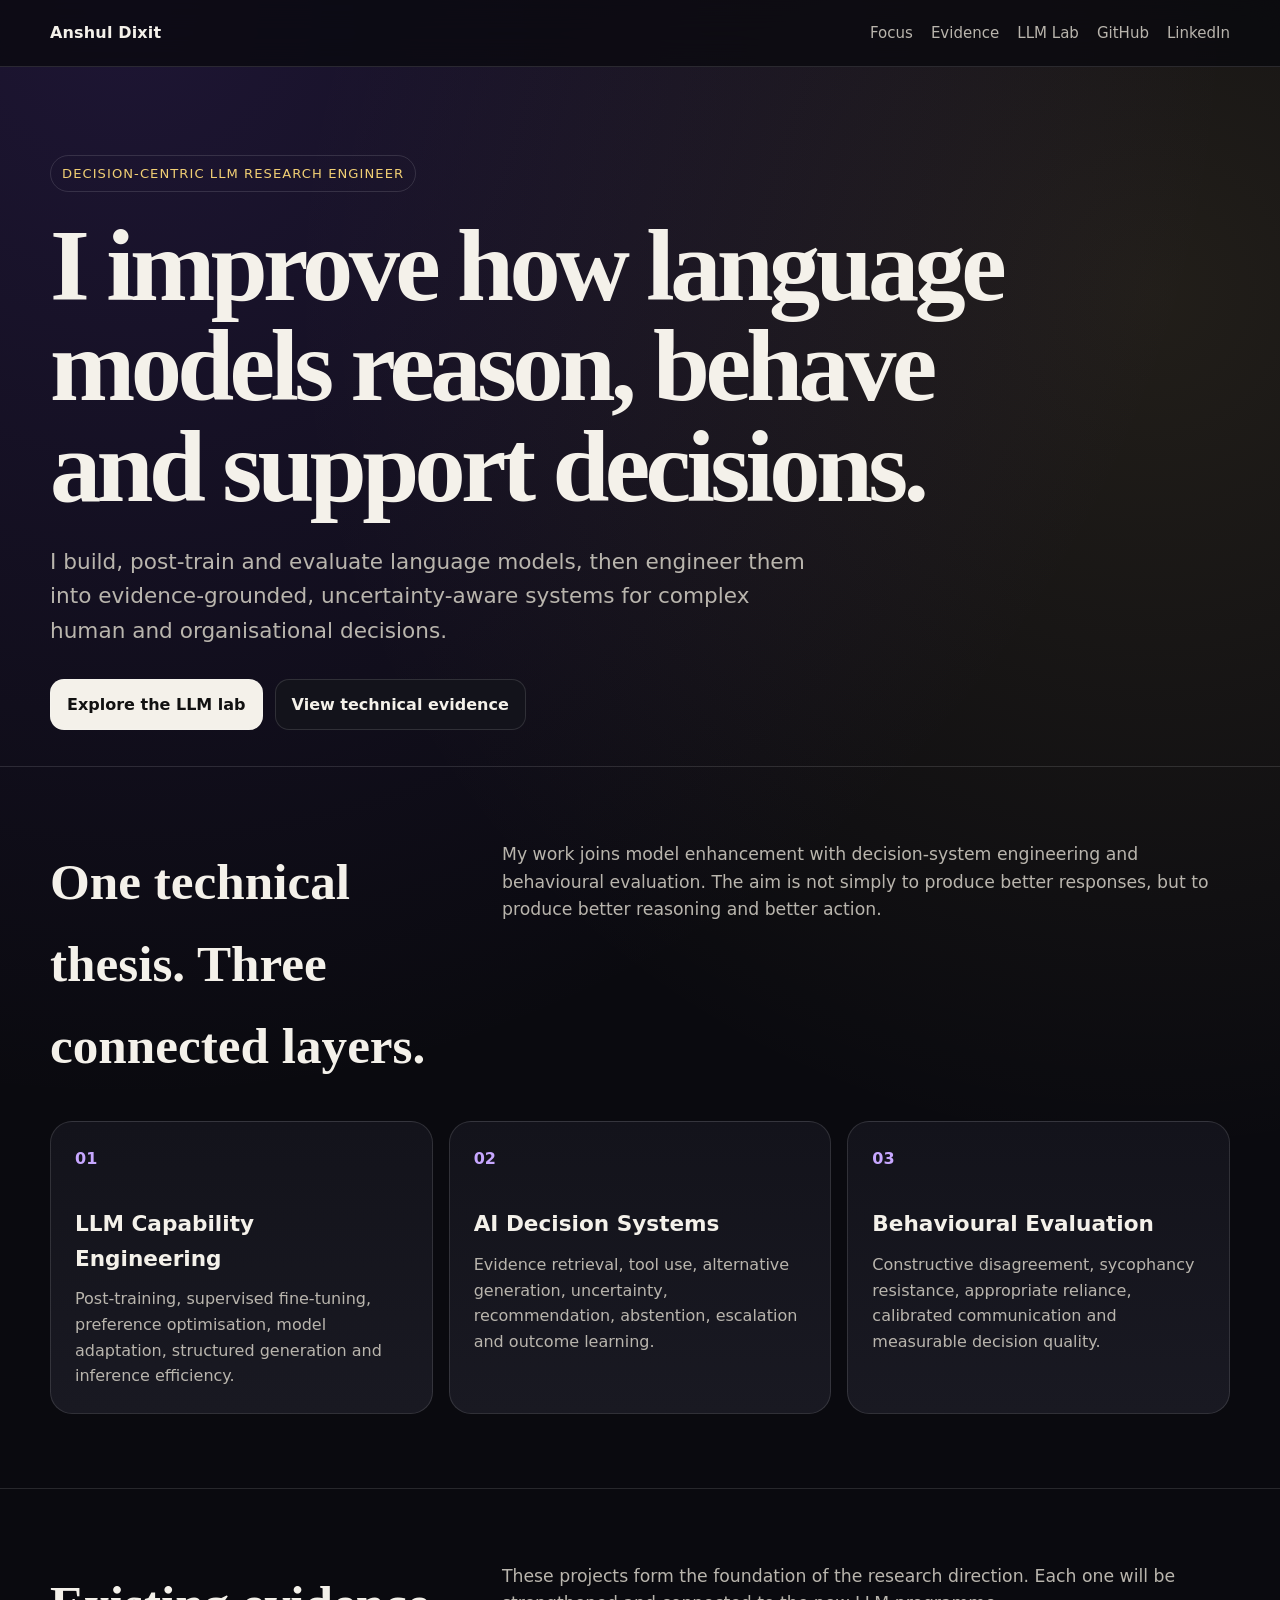
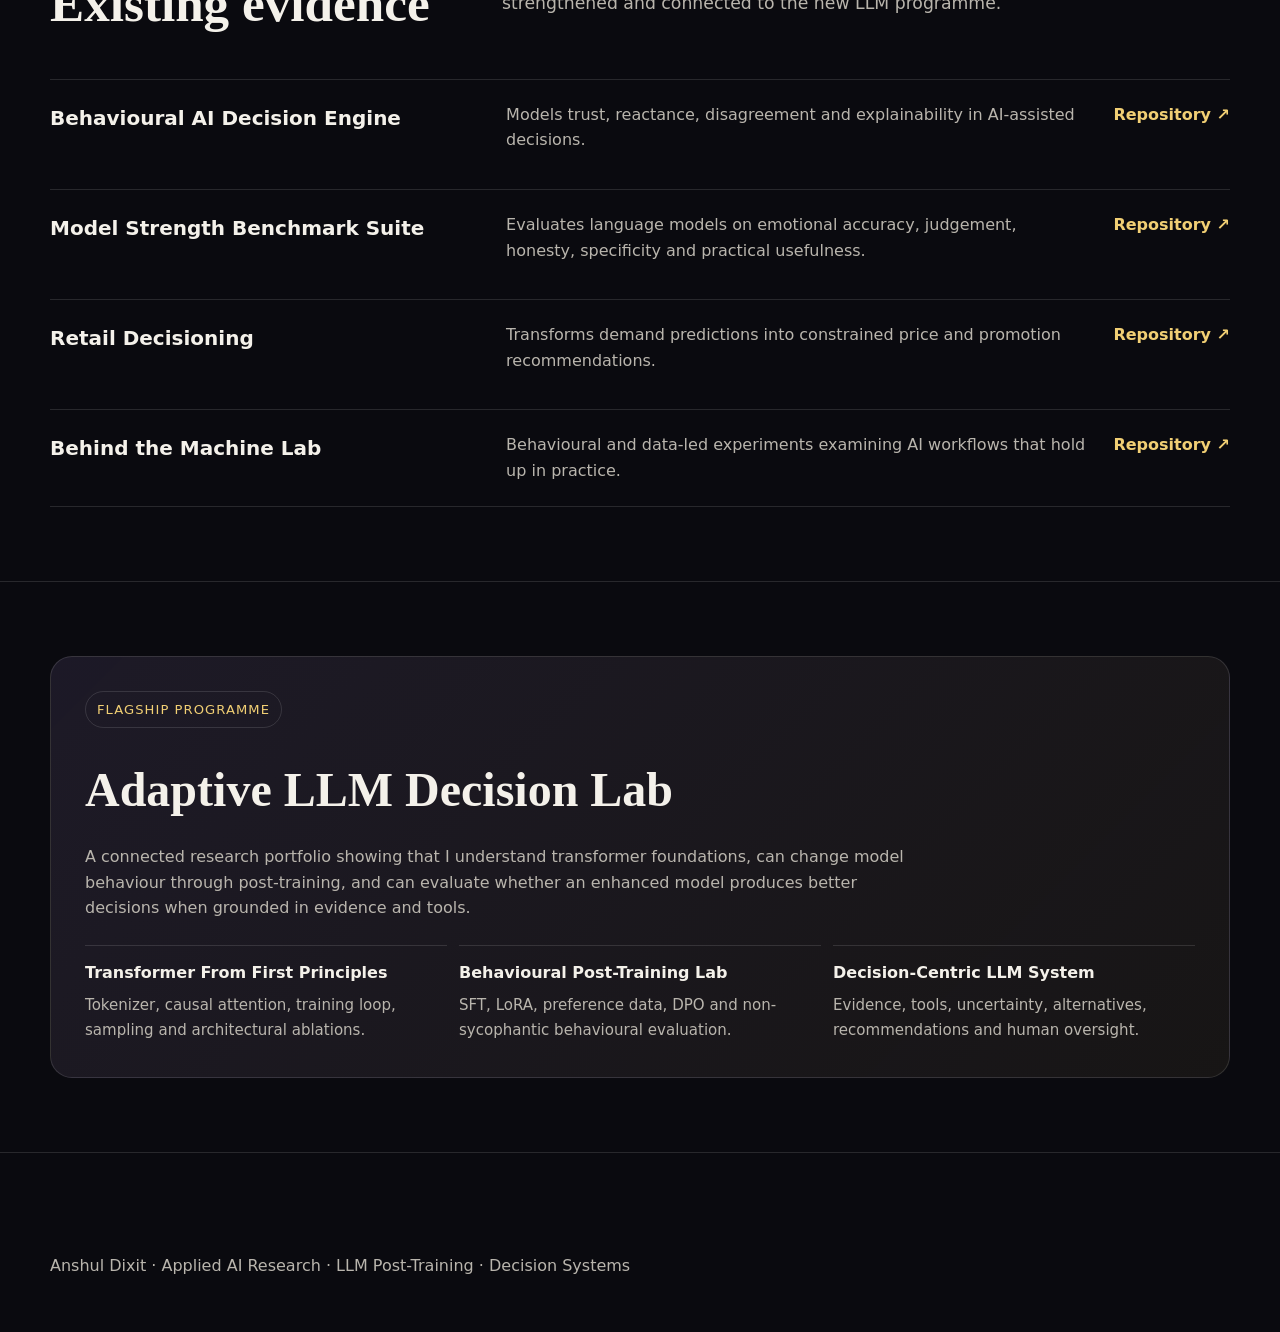
==== portfolio-v2.html @ e5a833ad "Add decision-centric LLM portfolio scaffold" ====
<!doctype html>
<html lang="en-GB">
<head>
  <meta charset="utf-8" />
  <meta name="viewport" content="width=device-width, initial-scale=1" />
  <meta name="description" content="Anshul Dixit — Decision-Centric LLM Research Engineer." />
  <title>Anshul Dixit — Decision-Centric LLM Research Engineer</title>
  <style>
    :root {
      --bg: #0a0a0f;
      --panel: #13131b;
      --panel-soft: #191922;
      --text: #f4f1ea;
      --muted: #b9b5ad;
      --line: rgba(255,255,255,.12);
      --accent: #c7a7ff;
      --accent-2: #f1cf74;
      --max: 1180px;
      --radius: 22px;
    }

    * { box-sizing: border-box; }
    html { scroll-behaviour: smooth; }
    body {
      margin: 0;
      font-family: Inter, ui-sans-serif, system-ui, -apple-system, BlinkMacSystemFont, "Segoe UI", sans-serif;
      color: var(--text);
      background:
        radial-gradient(circle at 10% 0%, rgba(120,74,220,.18), transparent 35%),
        radial-gradient(circle at 90% 10%, rgba(241,207,116,.10), transparent 30%),
        var(--bg);
      line-height: 1.6;
    }

    a { color: inherit; }
    .wrap { width: min(var(--max), calc(100% - 32px)); margin: 0 auto; }

    header {
      position: sticky;
      top: 0;
      z-index: 20;
      backdrop-filter: blur(16px);
      background: rgba(10,10,15,.78);
      border-bottom: 1px solid var(--line);
    }

    nav {
      min-height: 66px;
      display: flex;
      align-items: center;
      justify-content: space-between;
      gap: 20px;
    }

    .brand { font-weight: 750; letter-spacing: .01em; }
    .navlinks { display: flex; gap: 18px; flex-wrap: wrap; }
    .navlinks a { text-decoration: none; color: var(--muted); font-size: .94rem; }
    .navlinks a:hover { color: var(--text); }

    main { padding: 52px 0 72px; }

    .hero {
      min-height: 72vh;
      display: grid;
      place-items: center;
      border-bottom: 1px solid var(--line);
    }

    .eyebrow {
      display: inline-flex;
      border: 1px solid var(--line);
      border-radius: 999px;
      padding: 7px 11px;
      color: var(--accent-2);
      font-size: .82rem;
      letter-spacing: .08em;
      text-transform: uppercase;
      margin-bottom: 24px;
    }

    h1 {
      margin: 0;
      max-width: 970px;
      font-family: Georgia, "Times New Roman", serif;
      font-size: clamp(3rem, 8vw, 7.3rem);
      line-height: .98;
      letter-spacing: -.045em;
    }

    .hero p {
      max-width: 760px;
      margin: 28px 0 0;
      color: var(--muted);
      font-size: clamp(1.08rem, 2vw, 1.35rem);
    }

    .actions { display: flex; gap: 12px; flex-wrap: wrap; margin-top: 30px; }
    .button {
      text-decoration: none;
      border: 1px solid var(--line);
      border-radius: 14px;
      padding: 12px 16px;
      font-weight: 700;
      background: var(--panel);
    }
    .button.primary { background: var(--text); color: #111; }

    section { padding: 74px 0; border-bottom: 1px solid var(--line); }
    .section-head { display: grid; grid-template-columns: .8fr 1.4fr; gap: 36px; margin-bottom: 34px; }
    .section-head h2 { margin: 0; font-size: clamp(2rem, 4vw, 3.6rem); font-family: Georgia, serif; }
    .section-head p { margin: 0; color: var(--muted); font-size: 1.08rem; }

    .grid-3 { display: grid; grid-template-columns: repeat(3, 1fr); gap: 16px; }
    .card {
      background: linear-gradient(180deg, var(--panel), var(--panel-soft));
      border: 1px solid var(--line);
      border-radius: var(--radius);
      padding: 24px;
      min-height: 250px;
    }
    .card .num { color: var(--accent); font-weight: 800; }
    .card h3 { font-size: 1.35rem; margin: 36px 0 10px; }
    .card p { color: var(--muted); margin: 0; }

    .project-list { display: grid; gap: 14px; }
    .project {
      display: grid;
      grid-template-columns: 1fr 1.35fr auto;
      gap: 24px;
      align-items: centre;
      padding: 22px 0;
      border-top: 1px solid var(--line);
    }
    .project:last-child { border-bottom: 1px solid var(--line); }
    .project h3 { margin: 0; font-size: 1.25rem; }
    .project p { margin: 0; color: var(--muted); }
    .project a { text-decoration: none; color: var(--accent-2); font-weight: 750; }

    .flagship {
      padding: 34px;
      border: 1px solid var(--line);
      border-radius: var(--radius);
      background: linear-gradient(135deg, rgba(199,167,255,.10), rgba(241,207,116,.06));
    }
    .flagship h3 { font-family: Georgia, serif; font-size: clamp(2rem, 4vw, 3rem); margin: 0 0 12px; }
    .flagship p { color: var(--muted); max-width: 820px; }
    .roadmap { display: grid; grid-template-columns: repeat(3,1fr); gap: 12px; margin-top: 24px; }
    .roadmap div { border-top: 1px solid var(--line); padding-top: 14px; }
    .roadmap strong { display: block; margin-bottom: 6px; }
    .roadmap span { color: var(--muted); font-size: .94rem; }

    footer { padding: 28px 0 54px; color: var(--muted); }

    @media (max-width: 820px) {
      .section-head, .grid-3, .project, .roadmap { grid-template-columns: 1fr; }
      .hero { min-height: auto; padding: 90px 0; }
      .navlinks { display: none; }
      .project { gap: 9px; }
    }
  </style>
</head>
<body>
  <header>
    <nav class="wrap">
      <div class="brand">Anshul Dixit</div>
      <div class="navlinks">
        <a href="#focus">Focus</a>
        <a href="#evidence">Evidence</a>
        <a href="#lab">LLM Lab</a>
        <a href="https://github.com/cafeco09">GitHub</a>
        <a href="https://www.linkedin.com/in/anshuldixit94">LinkedIn</a>
      </div>
    </nav>
  </header>

  <main>
    <div class="hero">
      <div class="wrap">
        <div class="eyebrow">Decision-Centric LLM Research Engineer</div>
        <h1>I improve how language models reason, behave and support decisions.</h1>
        <p>
          I build, post-train and evaluate language models, then engineer them into evidence-grounded,
          uncertainty-aware systems for complex human and organisational decisions.
        </p>
        <div class="actions">
          <a class="button primary" href="#lab">Explore the LLM lab</a>
          <a class="button" href="#evidence">View technical evidence</a>
        </div>
      </div>
    </div>

    <section id="focus">
      <div class="wrap">
        <div class="section-head">
          <h2>One technical thesis. Three connected layers.</h2>
          <p>
            My work joins model enhancement with decision-system engineering and behavioural evaluation.
            The aim is not simply to produce better responses, but to produce better reasoning and better action.
          </p>
        </div>
        <div class="grid-3">
          <article class="card">
            <div class="num">01</div>
            <h3>LLM Capability Engineering</h3>
            <p>Post-training, supervised fine-tuning, preference optimisation, model adaptation, structured generation and inference efficiency.</p>
          </article>
          <article class="card">
            <div class="num">02</div>
            <h3>AI Decision Systems</h3>
            <p>Evidence retrieval, tool use, alternative generation, uncertainty, recommendation, abstention, escalation and outcome learning.</p>
          </article>
          <article class="card">
            <div class="num">03</div>
            <h3>Behavioural Evaluation</h3>
            <p>Constructive disagreement, sycophancy resistance, appropriate reliance, calibrated communication and measurable decision quality.</p>
          </article>
        </div>
      </div>
    </section>

    <section id="evidence">
      <div class="wrap">
        <div class="section-head">
          <h2>Existing evidence</h2>
          <p>These projects form the foundation of the research direction. Each one will be strengthened and connected to the new LLM programme.</p>
        </div>
        <div class="project-list">
          <article class="project">
            <h3>Behavioural AI Decision Engine</h3>
            <p>Models trust, reactance, disagreement and explainability in AI-assisted decisions.</p>
            <a href="https://github.com/cafeco09/behavioural-ai-decision-engine">Repository ↗</a>
          </article>
          <article class="project">
            <h3>Model Strength Benchmark Suite</h3>
            <p>Evaluates language models on emotional accuracy, judgement, honesty, specificity and practical usefulness.</p>
            <a href="https://github.com/cafeco09/model-strength-benchmark-suite">Repository ↗</a>
          </article>
          <article class="project">
            <h3>Retail Decisioning</h3>
            <p>Transforms demand predictions into constrained price and promotion recommendations.</p>
            <a href="https://github.com/cafeco09/retail-decisioning-demand-promo">Repository ↗</a>
          </article>
          <article class="project">
            <h3>Behind the Machine Lab</h3>
            <p>Behavioural and data-led experiments examining AI workflows that hold up in practice.</p>
            <a href="https://github.com/cafeco09/behind-the-machine-lab">Repository ↗</a>
          </article>
        </div>
      </div>
    </section>

    <section id="lab">
      <div class="wrap">
        <div class="flagship">
          <div class="eyebrow">Flagship programme</div>
          <h3>Adaptive LLM Decision Lab</h3>
          <p>
            A connected research portfolio showing that I understand transformer foundations, can change model behaviour through post-training,
            and can evaluate whether an enhanced model produces better decisions when grounded in evidence and tools.
          </p>
          <div class="roadmap">
            <div>
              <strong>Transformer From First Principles</strong>
              <span>Tokenizer, causal attention, training loop, sampling and architectural ablations.</span>
            </div>
            <div>
              <strong>Behavioural Post-Training Lab</strong>
              <span>SFT, LoRA, preference data, DPO and non-sycophantic behavioural evaluation.</span>
            </div>
            <div>
              <strong>Decision-Centric LLM System</strong>
              <span>Evidence, tools, uncertainty, alternatives, recommendations and human oversight.</span>
            </div>
          </div>
        </div>
      </div>
    </section>
  </main>

  <footer>
    <div class="wrap">Anshul Dixit · Applied AI Research · LLM Post-Training · Decision Systems</div>
  </footer>
</body>
</html>
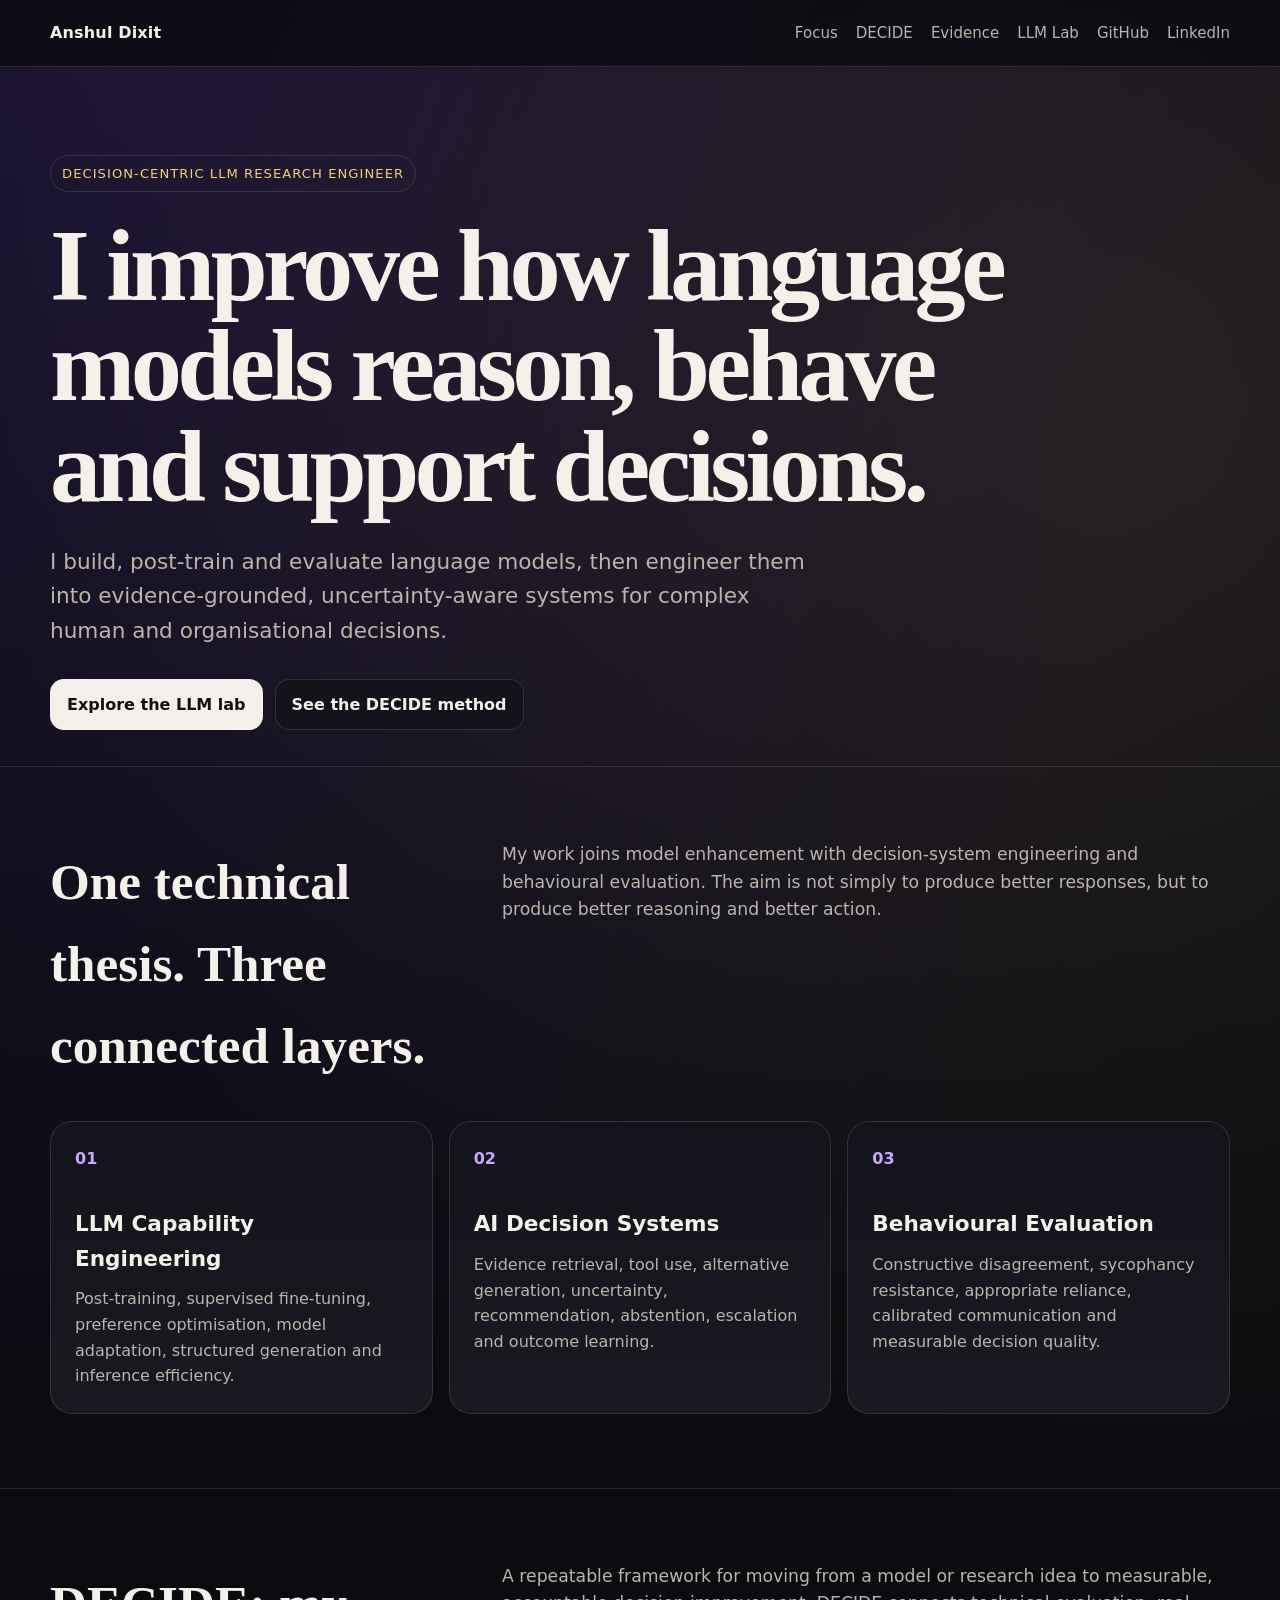
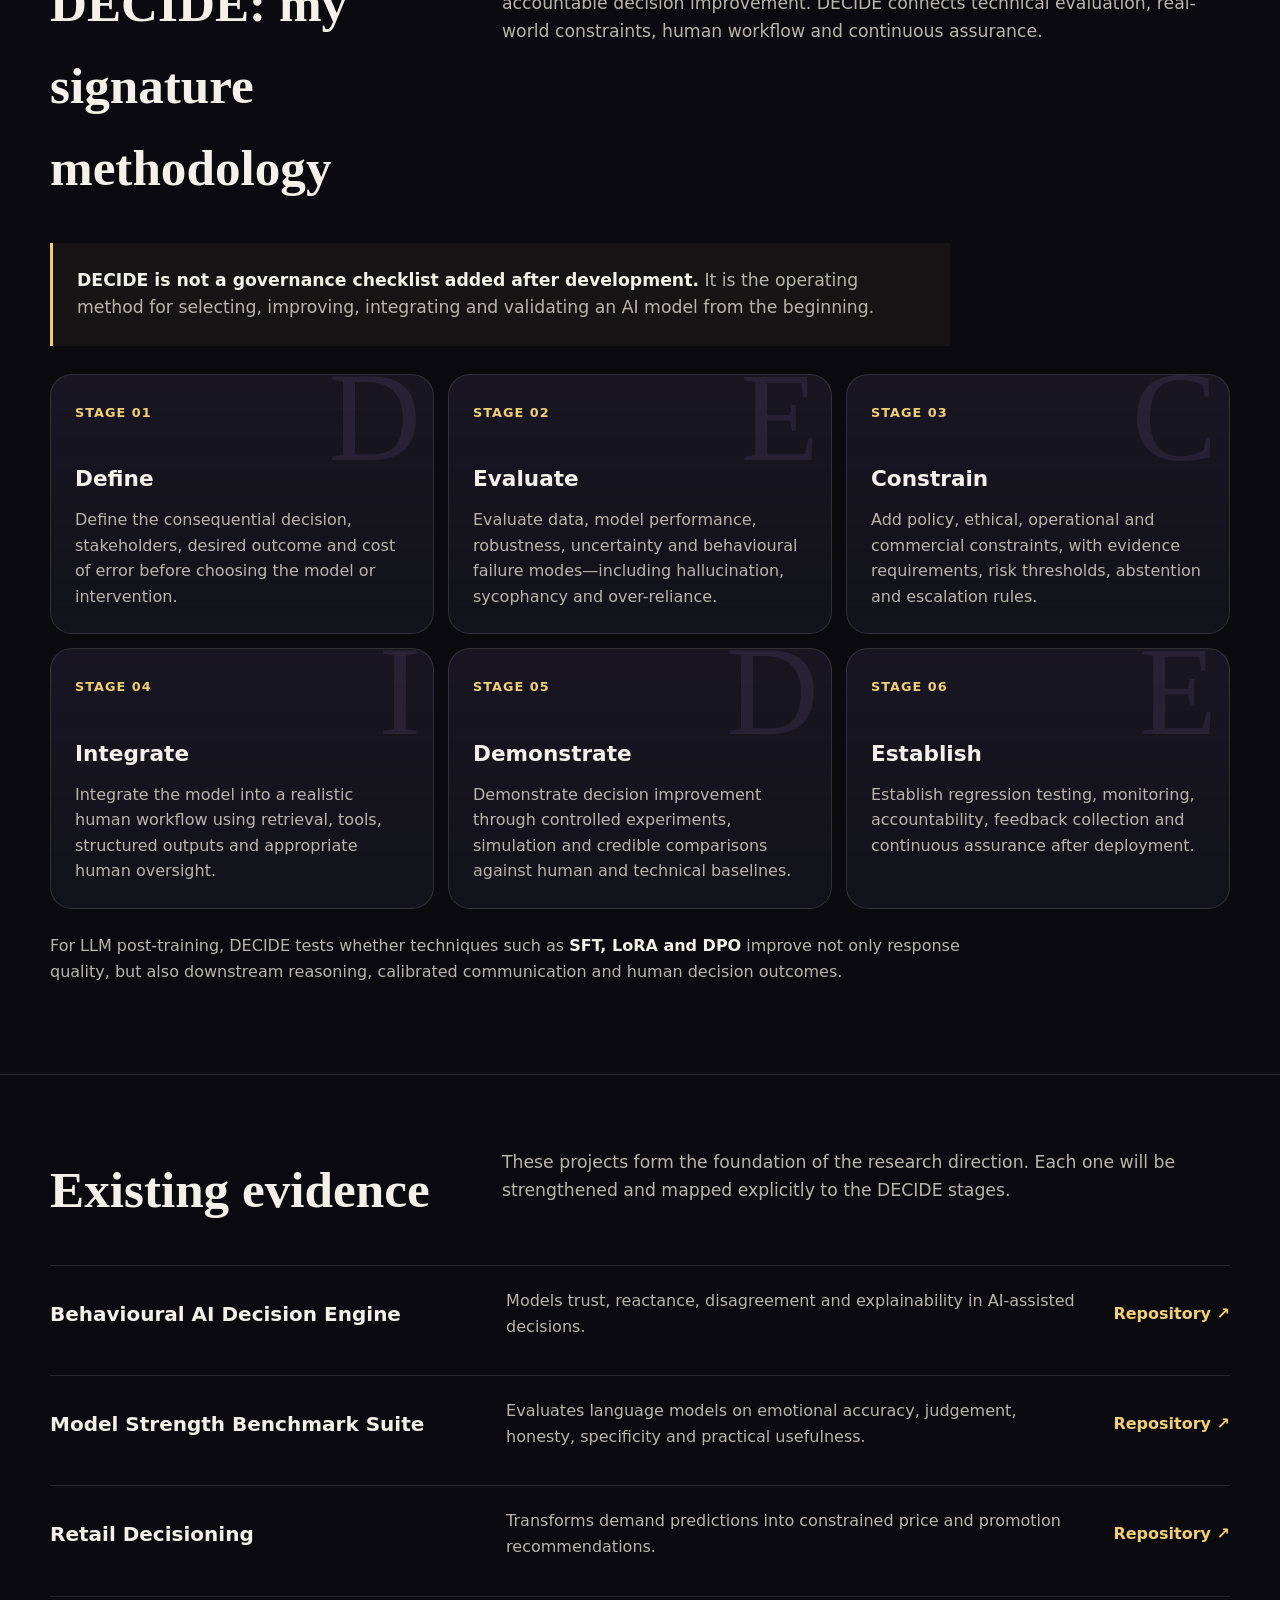
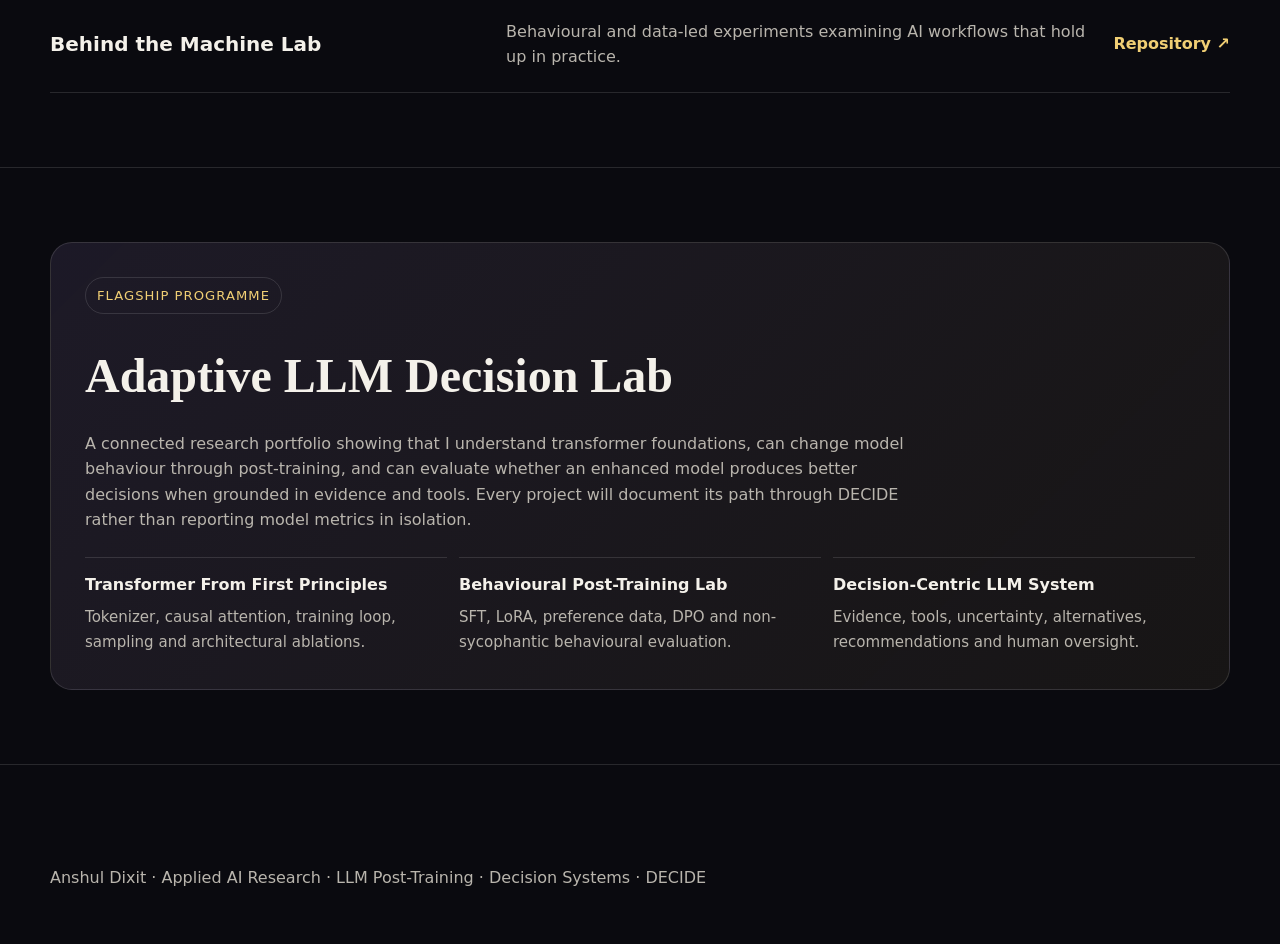
==== commit f413c3a8: "Feature DECIDE methodology in portfolio scaffold" ====
--- a/portfolio-v2.html
+++ b/portfolio-v2.html
@@ -20,7 +20,7 @@
     }
 
     * { box-sizing: border-box; }
-    html { scroll-behaviour: smooth; }
+    html { scroll-behavior: smooth; }
     body {
       margin: 0;
       font-family: Inter, ui-sans-serif, system-ui, -apple-system, BlinkMacSystemFont, "Segoe UI", sans-serif;
@@ -122,12 +122,71 @@
     .card h3 { font-size: 1.35rem; margin: 36px 0 10px; }
     .card p { color: var(--muted); margin: 0; }
 
+    .method-callout {
+      max-width: 900px;
+      margin-bottom: 28px;
+      padding: 24px;
+      border-left: 3px solid var(--accent-2);
+      background: rgba(241,207,116,.05);
+      color: var(--muted);
+      font-size: 1.08rem;
+    }
+
+    .method-callout strong { color: var(--text); }
+
+    .decide-grid {
+      display: grid;
+      grid-template-columns: repeat(3, 1fr);
+      gap: 14px;
+    }
+
+    .method-card {
+      position: relative;
+      overflow: hidden;
+      min-height: 235px;
+      padding: 24px;
+      border: 1px solid var(--line);
+      border-radius: var(--radius);
+      background: linear-gradient(180deg, rgba(199,167,255,.08), var(--panel));
+    }
+
+    .method-letter {
+      position: absolute;
+      top: -22px;
+      right: 12px;
+      font-family: Georgia, serif;
+      font-size: 8rem;
+      line-height: 1;
+      color: rgba(199,167,255,.09);
+      pointer-events: none;
+    }
+
+    .method-card .stage {
+      display: inline-flex;
+      color: var(--accent-2);
+      font-weight: 800;
+      font-size: .8rem;
+      letter-spacing: .08em;
+      text-transform: uppercase;
+    }
+
+    .method-card h3 { margin: 38px 0 10px; font-size: 1.35rem; }
+    .method-card p { margin: 0; color: var(--muted); }
+
+    .method-note {
+      margin-top: 24px;
+      color: var(--muted);
+      max-width: 930px;
+    }
+
+    .method-note strong { color: var(--text); }
+
     .project-list { display: grid; gap: 14px; }
     .project {
       display: grid;
       grid-template-columns: 1fr 1.35fr auto;
       gap: 24px;
-      align-items: centre;
+      align-items: center;
       padding: 22px 0;
       border-top: 1px solid var(--line);
     }
@@ -152,7 +211,7 @@
     footer { padding: 28px 0 54px; color: var(--muted); }
 
     @media (max-width: 820px) {
-      .section-head, .grid-3, .project, .roadmap { grid-template-columns: 1fr; }
+      .section-head, .grid-3, .decide-grid, .project, .roadmap { grid-template-columns: 1fr; }
       .hero { min-height: auto; padding: 90px 0; }
       .navlinks { display: none; }
       .project { gap: 9px; }
@@ -165,6 +224,7 @@
       <div class="brand">Anshul Dixit</div>
       <div class="navlinks">
         <a href="#focus">Focus</a>
+        <a href="#method">DECIDE</a>
         <a href="#evidence">Evidence</a>
         <a href="#lab">LLM Lab</a>
         <a href="https://github.com/cafeco09">GitHub</a>
@@ -184,7 +244,7 @@
         </p>
         <div class="actions">
           <a class="button primary" href="#lab">Explore the LLM lab</a>
-          <a class="button" href="#evidence">View technical evidence</a>
+          <a class="button" href="#method">See the DECIDE method</a>
         </div>
       </div>
     </div>
@@ -218,11 +278,77 @@
       </div>
     </section>
 
+    <section id="method">
+      <div class="wrap">
+        <div class="section-head">
+          <h2>DECIDE: my signature methodology</h2>
+          <p>
+            A repeatable framework for moving from a model or research idea to measurable, accountable decision improvement.
+            DECIDE connects technical evaluation, real-world constraints, human workflow and continuous assurance.
+          </p>
+        </div>
+
+        <div class="method-callout">
+          <strong>DECIDE is not a governance checklist added after development.</strong>
+          It is the operating method for selecting, improving, integrating and validating an AI model from the beginning.
+        </div>
+
+        <div class="decide-grid">
+          <article class="method-card">
+            <div class="method-letter">D</div>
+            <span class="stage">Stage 01</span>
+            <h3>Define</h3>
+            <p>Define the consequential decision, stakeholders, desired outcome and cost of error before choosing the model or intervention.</p>
+          </article>
+
+          <article class="method-card">
+            <div class="method-letter">E</div>
+            <span class="stage">Stage 02</span>
+            <h3>Evaluate</h3>
+            <p>Evaluate data, model performance, robustness, uncertainty and behavioural failure modes—including hallucination, sycophancy and over-reliance.</p>
+          </article>
+
+          <article class="method-card">
+            <div class="method-letter">C</div>
+            <span class="stage">Stage 03</span>
+            <h3>Constrain</h3>
+            <p>Add policy, ethical, operational and commercial constraints, with evidence requirements, risk thresholds, abstention and escalation rules.</p>
+          </article>
+
+          <article class="method-card">
+            <div class="method-letter">I</div>
+            <span class="stage">Stage 04</span>
+            <h3>Integrate</h3>
+            <p>Integrate the model into a realistic human workflow using retrieval, tools, structured outputs and appropriate human oversight.</p>
+          </article>
+
+          <article class="method-card">
+            <div class="method-letter">D</div>
+            <span class="stage">Stage 05</span>
+            <h3>Demonstrate</h3>
+            <p>Demonstrate decision improvement through controlled experiments, simulation and credible comparisons against human and technical baselines.</p>
+          </article>
+
+          <article class="method-card">
+            <div class="method-letter">E</div>
+            <span class="stage">Stage 06</span>
+            <h3>Establish</h3>
+            <p>Establish regression testing, monitoring, accountability, feedback collection and continuous assurance after deployment.</p>
+          </article>
+        </div>
+
+        <p class="method-note">
+          For LLM post-training, DECIDE tests whether techniques such as <strong>SFT, LoRA and DPO</strong> improve not only response quality,
+          but also downstream reasoning, calibrated communication and human decision outcomes.
+        </p>
+      </div>
+    </section>
+
     <section id="evidence">
       <div class="wrap">
         <div class="section-head">
           <h2>Existing evidence</h2>
-          <p>These projects form the foundation of the research direction. Each one will be strengthened and connected to the new LLM programme.</p>
+          <p>These projects form the foundation of the research direction. Each one will be strengthened and mapped explicitly to the DECIDE stages.</p>
         </div>
         <div class="project-list">
           <article class="project">
@@ -256,7 +382,8 @@
           <h3>Adaptive LLM Decision Lab</h3>
           <p>
             A connected research portfolio showing that I understand transformer foundations, can change model behaviour through post-training,
-            and can evaluate whether an enhanced model produces better decisions when grounded in evidence and tools.
+            and can evaluate whether an enhanced model produces better decisions when grounded in evidence and tools. Every project will document
+            its path through DECIDE rather than reporting model metrics in isolation.
           </p>
           <div class="roadmap">
             <div>
@@ -278,7 +405,7 @@
   </main>
 
   <footer>
-    <div class="wrap">Anshul Dixit · Applied AI Research · LLM Post-Training · Decision Systems</div>
+    <div class="wrap">Anshul Dixit · Applied AI Research · LLM Post-Training · Decision Systems · DECIDE</div>
   </footer>
 </body>
 </html>
